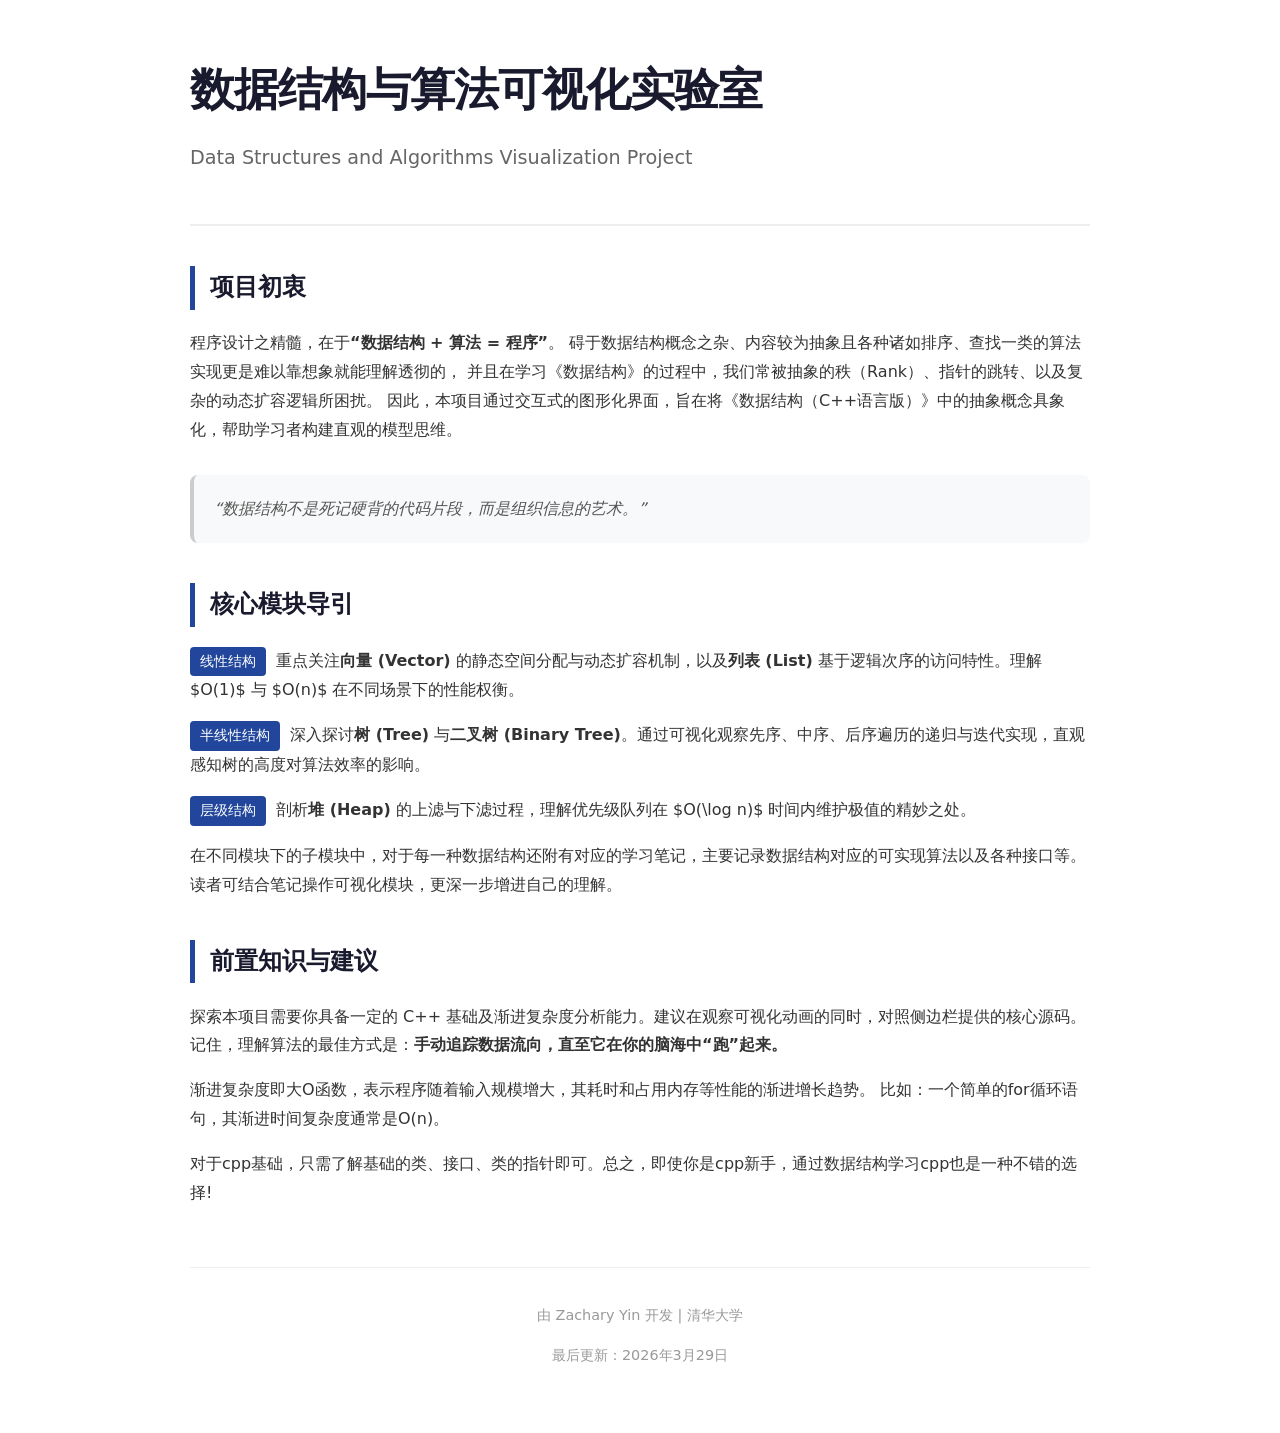
==== pages/home.html @ 76f1ed82 "Add files via upload" ====
<!DOCTYPE html>
<html lang="zh-CN">
<head>
    <meta charset="UTF-8">
    <style>
        :root {
            --primary: #21469b;
            --dark: #1a1a2e;
            --text: #333;
            --gray: #666;
        }
        body { 
            font-family: 'PingFang SC', 'Segoe UI', system-ui, sans-serif; 
            padding: 50px; 
            line-height: 1.8; 
            color: var(--text); 
            max-width: 900px;
            margin: 0 auto;
            background-color: #fff;
        }
        .hero { 
            border-bottom: 2px solid #eee;
            padding-bottom: 30px;
            margin-bottom: 40px;
        }
        .hero h1 { 
            font-size: 2.8em; 
            color: var(--dark);
            margin: 0;
            letter-spacing: -1px;
        }
        .hero p { 
            font-size: 1.2em; 
            color: var(--gray); 
            margin-top: 10px;
        }
        
        h2 { 
            color: var(--dark); 
            border-left: 5px solid var(--primary);
            padding-left: 15px;
            margin-top: 40px;
        }

        .content-section {
            margin-bottom: 30px;
        }

        .quote {
            background: #f8f9fa;
            padding: 20px;
            border-radius: 8px;
            font-style: italic;
            color: #555;
            margin: 20px 0;
            border-left: 4px solid #ccc;
        }

        .badge {
            display: inline-block;
            padding: 2px 10px;
            background: var(--primary);
            color: white;
            border-radius: 4px;
            font-size: 0.9em;
            margin-right: 5px;
        }

        .footer-note {
            margin-top: 60px;
            font-size: 0.9em;
            color: #999;
            text-align: center;
            border-top: 1px solid #eee;
            padding-top: 20px;
        }
    </style>
</head>
<body>
    <header class="hero">
        <h1>数据结构与算法可视化实验室</h1>
        <p>Data Structures and Algorithms Visualization Project</p>
    </header>

    <section class="content-section">
        <h2>项目初衷</h2>
        <p>
            程序设计之精髓，在于<strong>“数据结构 + 算法 = 程序”</strong>。
            碍于数据结构概念之杂、内容较为抽象且各种诸如排序、查找一类的算法实现更是难以靠想象就能理解透彻的，
            并且在学习《数据结构》的过程中，我们常被抽象的秩（Rank）、指针的跳转、以及复杂的动态扩容逻辑所困扰。
            因此，本项目通过交互式的图形化界面，旨在将《数据结构（C++语言版）》中的抽象概念具象化，帮助学习者构建直观的模型思维。
        </p>
    </section>

    <div class="quote">
        “数据结构不是死记硬背的代码片段，而是组织信息的艺术。”
    </div>

    <section class="content-section">
        <h2>核心模块导引</h2>
        <p><span class="badge">线性结构</span> 重点关注<strong>向量 (Vector)</strong> 的静态空间分配与动态扩容机制，以及<strong>列表 (List)</strong> 基于逻辑次序的访问特性。理解 $O(1)$ 与 $O(n)$ 在不同场景下的性能权衡。</p>
        
        <p><span class="badge">半线性结构</span> 深入探讨<strong>树 (Tree)</strong> 与<strong>二叉树 (Binary Tree)</strong>。通过可视化观察先序、中序、后序遍历的递归与迭代实现，直观感知树的高度对算法效率的影响。</p>

        <p><span class="badge">层级结构</span> 剖析<strong>堆 (Heap)</strong> 的上滤与下滤过程，理解优先级队列在 $O(\log n)$ 时间内维护极值的精妙之处。</p>
        在不同模块下的子模块中，对于每一种数据结构还附有对应的学习笔记，主要记录数据结构对应的可实现算法以及各种接口等。读者可结合笔记操作可视化模块，更深一步增进自己的理解。
    </section>

    <section class="content-section">
        <h2>前置知识与建议</h2>
        <p>
            探索本项目需要你具备一定的 C++ 基础及渐进复杂度分析能力。建议在观察可视化动画的同时，对照侧边栏提供的核心源码。
            记住，理解算法的最佳方式是：<strong>手动追踪数据流向，直至它在你的脑海中“跑”起来。</strong>
        </p>
        <p>
            渐进复杂度即大O函数，表示程序随着输入规模增大，其耗时和占用内存等性能的渐进增长趋势。
            比如：一个简单的for循环语句，其渐进时间复杂度通常是O(n)。
        </p>
        <p>
            对于cpp基础，只需了解基础的类、接口、类的指针即可。总之，即使你是cpp新手，通过数据结构学习cpp也是一种不错的选择!


        </p>
    </section>

    <footer class="footer-note">
        <p>由 Zachary Yin 开发 | 清华大学</p>
        <p>最后更新：2026年3月29日</p>
    </footer>
</body>
</html>
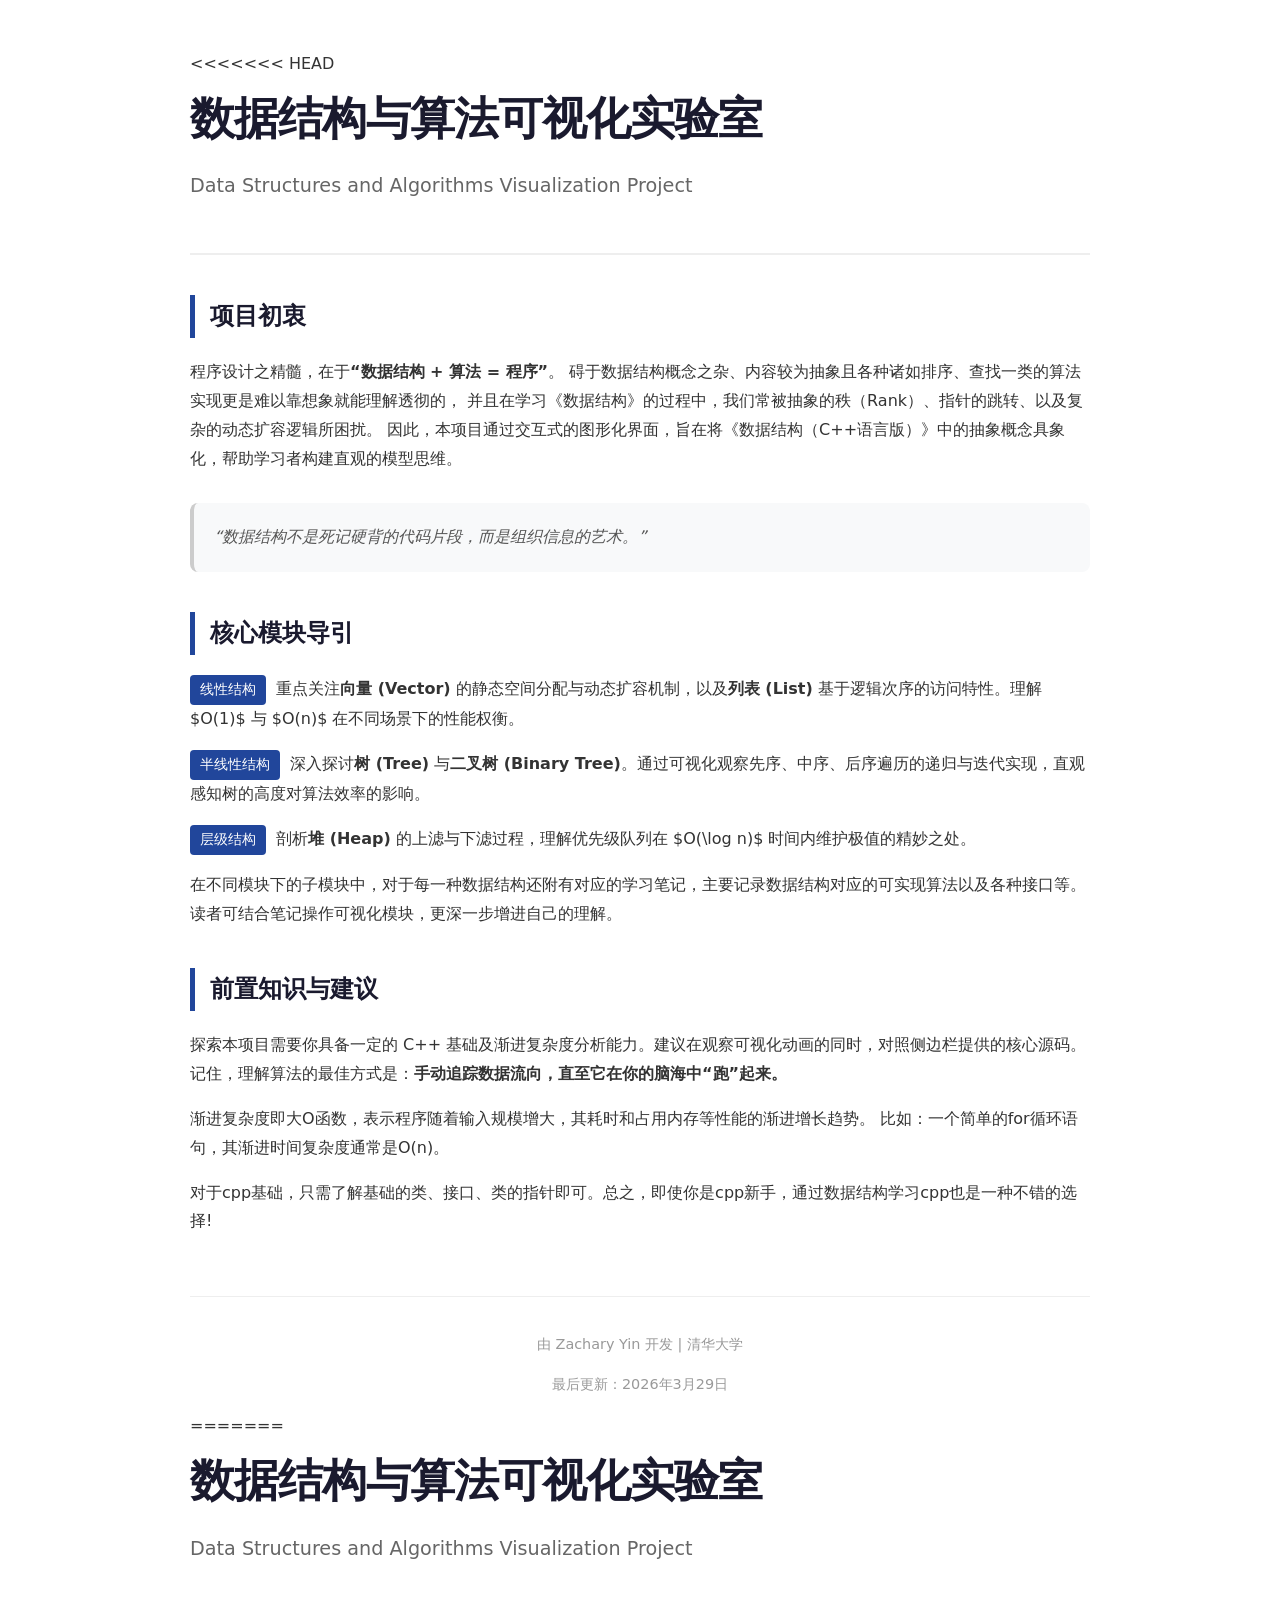
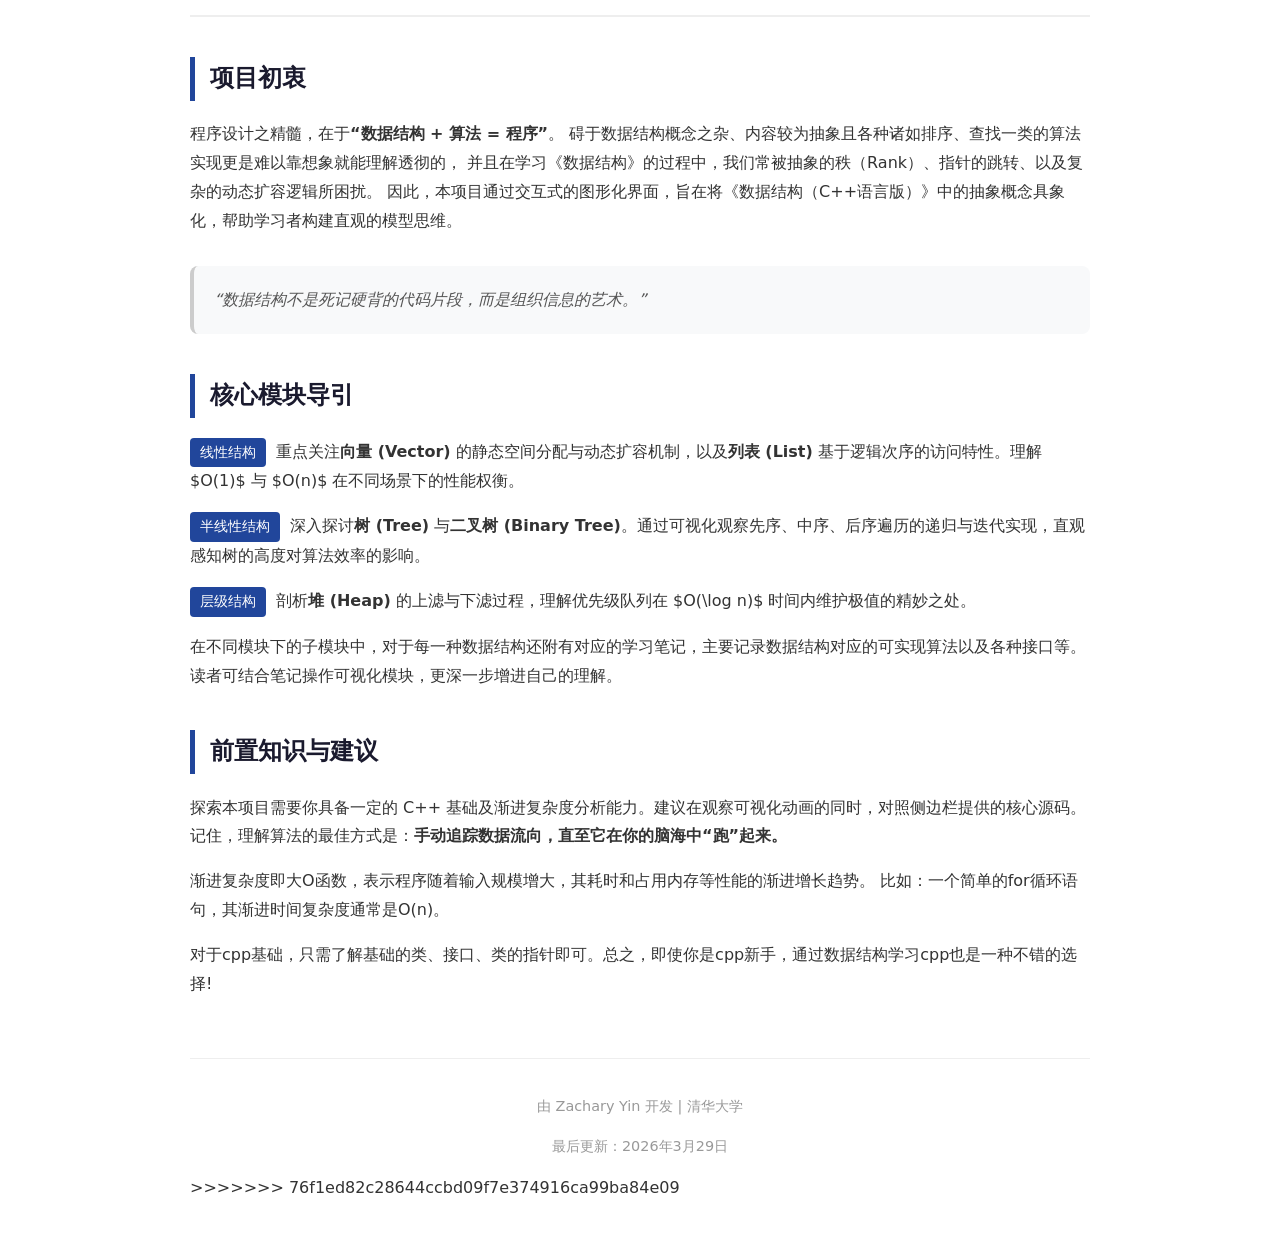
==== commit 3cfaaa15: "111" ====
--- a/pages/home.html
+++ b/pages/home.html
@@ -1,131 +1,264 @@
-<!DOCTYPE html>
-<html lang="zh-CN">
-<head>
-    <meta charset="UTF-8">
-    <style>
-        :root {
-            --primary: #21469b;
-            --dark: #1a1a2e;
-            --text: #333;
-            --gray: #666;
-        }
-        body { 
-            font-family: 'PingFang SC', 'Segoe UI', system-ui, sans-serif; 
-            padding: 50px; 
-            line-height: 1.8; 
-            color: var(--text); 
-            max-width: 900px;
-            margin: 0 auto;
-            background-color: #fff;
-        }
-        .hero { 
-            border-bottom: 2px solid #eee;
-            padding-bottom: 30px;
-            margin-bottom: 40px;
-        }
-        .hero h1 { 
-            font-size: 2.8em; 
-            color: var(--dark);
-            margin: 0;
-            letter-spacing: -1px;
-        }
-        .hero p { 
-            font-size: 1.2em; 
-            color: var(--gray); 
-            margin-top: 10px;
-        }
-        
-        h2 { 
-            color: var(--dark); 
-            border-left: 5px solid var(--primary);
-            padding-left: 15px;
-            margin-top: 40px;
-        }
-
-        .content-section {
-            margin-bottom: 30px;
-        }
-
-        .quote {
-            background: #f8f9fa;
-            padding: 20px;
-            border-radius: 8px;
-            font-style: italic;
-            color: #555;
-            margin: 20px 0;
-            border-left: 4px solid #ccc;
-        }
-
-        .badge {
-            display: inline-block;
-            padding: 2px 10px;
-            background: var(--primary);
-            color: white;
-            border-radius: 4px;
-            font-size: 0.9em;
-            margin-right: 5px;
-        }
-
-        .footer-note {
-            margin-top: 60px;
-            font-size: 0.9em;
-            color: #999;
-            text-align: center;
-            border-top: 1px solid #eee;
-            padding-top: 20px;
-        }
-    </style>
-</head>
-<body>
-    <header class="hero">
-        <h1>数据结构与算法可视化实验室</h1>
-        <p>Data Structures and Algorithms Visualization Project</p>
-    </header>
-
-    <section class="content-section">
-        <h2>项目初衷</h2>
-        <p>
-            程序设计之精髓，在于<strong>“数据结构 + 算法 = 程序”</strong>。
-            碍于数据结构概念之杂、内容较为抽象且各种诸如排序、查找一类的算法实现更是难以靠想象就能理解透彻的，
-            并且在学习《数据结构》的过程中，我们常被抽象的秩（Rank）、指针的跳转、以及复杂的动态扩容逻辑所困扰。
-            因此，本项目通过交互式的图形化界面，旨在将《数据结构（C++语言版）》中的抽象概念具象化，帮助学习者构建直观的模型思维。
-        </p>
-    </section>
-
-    <div class="quote">
-        “数据结构不是死记硬背的代码片段，而是组织信息的艺术。”
-    </div>
-
-    <section class="content-section">
-        <h2>核心模块导引</h2>
-        <p><span class="badge">线性结构</span> 重点关注<strong>向量 (Vector)</strong> 的静态空间分配与动态扩容机制，以及<strong>列表 (List)</strong> 基于逻辑次序的访问特性。理解 $O(1)$ 与 $O(n)$ 在不同场景下的性能权衡。</p>
-        
-        <p><span class="badge">半线性结构</span> 深入探讨<strong>树 (Tree)</strong> 与<strong>二叉树 (Binary Tree)</strong>。通过可视化观察先序、中序、后序遍历的递归与迭代实现，直观感知树的高度对算法效率的影响。</p>
-
-        <p><span class="badge">层级结构</span> 剖析<strong>堆 (Heap)</strong> 的上滤与下滤过程，理解优先级队列在 $O(\log n)$ 时间内维护极值的精妙之处。</p>
-        在不同模块下的子模块中，对于每一种数据结构还附有对应的学习笔记，主要记录数据结构对应的可实现算法以及各种接口等。读者可结合笔记操作可视化模块，更深一步增进自己的理解。
-    </section>
-
-    <section class="content-section">
-        <h2>前置知识与建议</h2>
-        <p>
-            探索本项目需要你具备一定的 C++ 基础及渐进复杂度分析能力。建议在观察可视化动画的同时，对照侧边栏提供的核心源码。
-            记住，理解算法的最佳方式是：<strong>手动追踪数据流向，直至它在你的脑海中“跑”起来。</strong>
-        </p>
-        <p>
-            渐进复杂度即大O函数，表示程序随着输入规模增大，其耗时和占用内存等性能的渐进增长趋势。
-            比如：一个简单的for循环语句，其渐进时间复杂度通常是O(n)。
-        </p>
-        <p>
-            对于cpp基础，只需了解基础的类、接口、类的指针即可。总之，即使你是cpp新手，通过数据结构学习cpp也是一种不错的选择!
-
-
-        </p>
-    </section>
-
-    <footer class="footer-note">
-        <p>由 Zachary Yin 开发 | 清华大学</p>
-        <p>最后更新：2026年3月29日</p>
-    </footer>
-</body>
+<<<<<<< HEAD
+<!DOCTYPE html>
+<html lang="zh-CN">
+<head>
+    <meta charset="UTF-8">
+    <style>
+        :root {
+            --primary: #21469b;
+            --dark: #1a1a2e;
+            --text: #333;
+            --gray: #666;
+        }
+        body { 
+            font-family: 'PingFang SC', 'Segoe UI', system-ui, sans-serif; 
+            padding: 50px; 
+            line-height: 1.8; 
+            color: var(--text); 
+            max-width: 900px;
+            margin: 0 auto;
+            background-color: #fff;
+        }
+        .hero { 
+            border-bottom: 2px solid #eee;
+            padding-bottom: 30px;
+            margin-bottom: 40px;
+        }
+        .hero h1 { 
+            font-size: 2.8em; 
+            color: var(--dark);
+            margin: 0;
+            letter-spacing: -1px;
+        }
+        .hero p { 
+            font-size: 1.2em; 
+            color: var(--gray); 
+            margin-top: 10px;
+        }
+        
+        h2 { 
+            color: var(--dark); 
+            border-left: 5px solid var(--primary);
+            padding-left: 15px;
+            margin-top: 40px;
+        }
+
+        .content-section {
+            margin-bottom: 30px;
+        }
+
+        .quote {
+            background: #f8f9fa;
+            padding: 20px;
+            border-radius: 8px;
+            font-style: italic;
+            color: #555;
+            margin: 20px 0;
+            border-left: 4px solid #ccc;
+        }
+
+        .badge {
+            display: inline-block;
+            padding: 2px 10px;
+            background: var(--primary);
+            color: white;
+            border-radius: 4px;
+            font-size: 0.9em;
+            margin-right: 5px;
+        }
+
+        .footer-note {
+            margin-top: 60px;
+            font-size: 0.9em;
+            color: #999;
+            text-align: center;
+            border-top: 1px solid #eee;
+            padding-top: 20px;
+        }
+    </style>
+</head>
+<body>
+    <header class="hero">
+        <h1>数据结构与算法可视化实验室</h1>
+        <p>Data Structures and Algorithms Visualization Project</p>
+    </header>
+
+    <section class="content-section">
+        <h2>项目初衷</h2>
+        <p>
+            程序设计之精髓，在于<strong>“数据结构 + 算法 = 程序”</strong>。
+            碍于数据结构概念之杂、内容较为抽象且各种诸如排序、查找一类的算法实现更是难以靠想象就能理解透彻的，
+            并且在学习《数据结构》的过程中，我们常被抽象的秩（Rank）、指针的跳转、以及复杂的动态扩容逻辑所困扰。
+            因此，本项目通过交互式的图形化界面，旨在将《数据结构（C++语言版）》中的抽象概念具象化，帮助学习者构建直观的模型思维。
+        </p>
+    </section>
+
+    <div class="quote">
+        “数据结构不是死记硬背的代码片段，而是组织信息的艺术。”
+    </div>
+
+    <section class="content-section">
+        <h2>核心模块导引</h2>
+        <p><span class="badge">线性结构</span> 重点关注<strong>向量 (Vector)</strong> 的静态空间分配与动态扩容机制，以及<strong>列表 (List)</strong> 基于逻辑次序的访问特性。理解 $O(1)$ 与 $O(n)$ 在不同场景下的性能权衡。</p>
+        
+        <p><span class="badge">半线性结构</span> 深入探讨<strong>树 (Tree)</strong> 与<strong>二叉树 (Binary Tree)</strong>。通过可视化观察先序、中序、后序遍历的递归与迭代实现，直观感知树的高度对算法效率的影响。</p>
+
+        <p><span class="badge">层级结构</span> 剖析<strong>堆 (Heap)</strong> 的上滤与下滤过程，理解优先级队列在 $O(\log n)$ 时间内维护极值的精妙之处。</p>
+        在不同模块下的子模块中，对于每一种数据结构还附有对应的学习笔记，主要记录数据结构对应的可实现算法以及各种接口等。读者可结合笔记操作可视化模块，更深一步增进自己的理解。
+    </section>
+
+    <section class="content-section">
+        <h2>前置知识与建议</h2>
+        <p>
+            探索本项目需要你具备一定的 C++ 基础及渐进复杂度分析能力。建议在观察可视化动画的同时，对照侧边栏提供的核心源码。
+            记住，理解算法的最佳方式是：<strong>手动追踪数据流向，直至它在你的脑海中“跑”起来。</strong>
+        </p>
+        <p>
+            渐进复杂度即大O函数，表示程序随着输入规模增大，其耗时和占用内存等性能的渐进增长趋势。
+            比如：一个简单的for循环语句，其渐进时间复杂度通常是O(n)。
+        </p>
+        <p>
+            对于cpp基础，只需了解基础的类、接口、类的指针即可。总之，即使你是cpp新手，通过数据结构学习cpp也是一种不错的选择!
+
+
+        </p>
+    </section>
+
+    <footer class="footer-note">
+        <p>由 Zachary Yin 开发 | 清华大学</p>
+        <p>最后更新：2026年3月29日</p>
+    </footer>
+</body>
+=======
+<!DOCTYPE html>
+<html lang="zh-CN">
+<head>
+    <meta charset="UTF-8">
+    <style>
+        :root {
+            --primary: #21469b;
+            --dark: #1a1a2e;
+            --text: #333;
+            --gray: #666;
+        }
+        body { 
+            font-family: 'PingFang SC', 'Segoe UI', system-ui, sans-serif; 
+            padding: 50px; 
+            line-height: 1.8; 
+            color: var(--text); 
+            max-width: 900px;
+            margin: 0 auto;
+            background-color: #fff;
+        }
+        .hero { 
+            border-bottom: 2px solid #eee;
+            padding-bottom: 30px;
+            margin-bottom: 40px;
+        }
+        .hero h1 { 
+            font-size: 2.8em; 
+            color: var(--dark);
+            margin: 0;
+            letter-spacing: -1px;
+        }
+        .hero p { 
+            font-size: 1.2em; 
+            color: var(--gray); 
+            margin-top: 10px;
+        }
+        
+        h2 { 
+            color: var(--dark); 
+            border-left: 5px solid var(--primary);
+            padding-left: 15px;
+            margin-top: 40px;
+        }
+
+        .content-section {
+            margin-bottom: 30px;
+        }
+
+        .quote {
+            background: #f8f9fa;
+            padding: 20px;
+            border-radius: 8px;
+            font-style: italic;
+            color: #555;
+            margin: 20px 0;
+            border-left: 4px solid #ccc;
+        }
+
+        .badge {
+            display: inline-block;
+            padding: 2px 10px;
+            background: var(--primary);
+            color: white;
+            border-radius: 4px;
+            font-size: 0.9em;
+            margin-right: 5px;
+        }
+
+        .footer-note {
+            margin-top: 60px;
+            font-size: 0.9em;
+            color: #999;
+            text-align: center;
+            border-top: 1px solid #eee;
+            padding-top: 20px;
+        }
+    </style>
+</head>
+<body>
+    <header class="hero">
+        <h1>数据结构与算法可视化实验室</h1>
+        <p>Data Structures and Algorithms Visualization Project</p>
+    </header>
+
+    <section class="content-section">
+        <h2>项目初衷</h2>
+        <p>
+            程序设计之精髓，在于<strong>“数据结构 + 算法 = 程序”</strong>。
+            碍于数据结构概念之杂、内容较为抽象且各种诸如排序、查找一类的算法实现更是难以靠想象就能理解透彻的，
+            并且在学习《数据结构》的过程中，我们常被抽象的秩（Rank）、指针的跳转、以及复杂的动态扩容逻辑所困扰。
+            因此，本项目通过交互式的图形化界面，旨在将《数据结构（C++语言版）》中的抽象概念具象化，帮助学习者构建直观的模型思维。
+        </p>
+    </section>
+
+    <div class="quote">
+        “数据结构不是死记硬背的代码片段，而是组织信息的艺术。”
+    </div>
+
+    <section class="content-section">
+        <h2>核心模块导引</h2>
+        <p><span class="badge">线性结构</span> 重点关注<strong>向量 (Vector)</strong> 的静态空间分配与动态扩容机制，以及<strong>列表 (List)</strong> 基于逻辑次序的访问特性。理解 $O(1)$ 与 $O(n)$ 在不同场景下的性能权衡。</p>
+        
+        <p><span class="badge">半线性结构</span> 深入探讨<strong>树 (Tree)</strong> 与<strong>二叉树 (Binary Tree)</strong>。通过可视化观察先序、中序、后序遍历的递归与迭代实现，直观感知树的高度对算法效率的影响。</p>
+
+        <p><span class="badge">层级结构</span> 剖析<strong>堆 (Heap)</strong> 的上滤与下滤过程，理解优先级队列在 $O(\log n)$ 时间内维护极值的精妙之处。</p>
+        在不同模块下的子模块中，对于每一种数据结构还附有对应的学习笔记，主要记录数据结构对应的可实现算法以及各种接口等。读者可结合笔记操作可视化模块，更深一步增进自己的理解。
+    </section>
+
+    <section class="content-section">
+        <h2>前置知识与建议</h2>
+        <p>
+            探索本项目需要你具备一定的 C++ 基础及渐进复杂度分析能力。建议在观察可视化动画的同时，对照侧边栏提供的核心源码。
+            记住，理解算法的最佳方式是：<strong>手动追踪数据流向，直至它在你的脑海中“跑”起来。</strong>
+        </p>
+        <p>
+            渐进复杂度即大O函数，表示程序随着输入规模增大，其耗时和占用内存等性能的渐进增长趋势。
+            比如：一个简单的for循环语句，其渐进时间复杂度通常是O(n)。
+        </p>
+        <p>
+            对于cpp基础，只需了解基础的类、接口、类的指针即可。总之，即使你是cpp新手，通过数据结构学习cpp也是一种不错的选择!
+
+
+        </p>
+    </section>
+
+    <footer class="footer-note">
+        <p>由 Zachary Yin 开发 | 清华大学</p>
+        <p>最后更新：2026年3月29日</p>
+    </footer>
+</body>
+>>>>>>> 76f1ed82c28644ccbd09f7e374916ca99ba84e09
 </html>
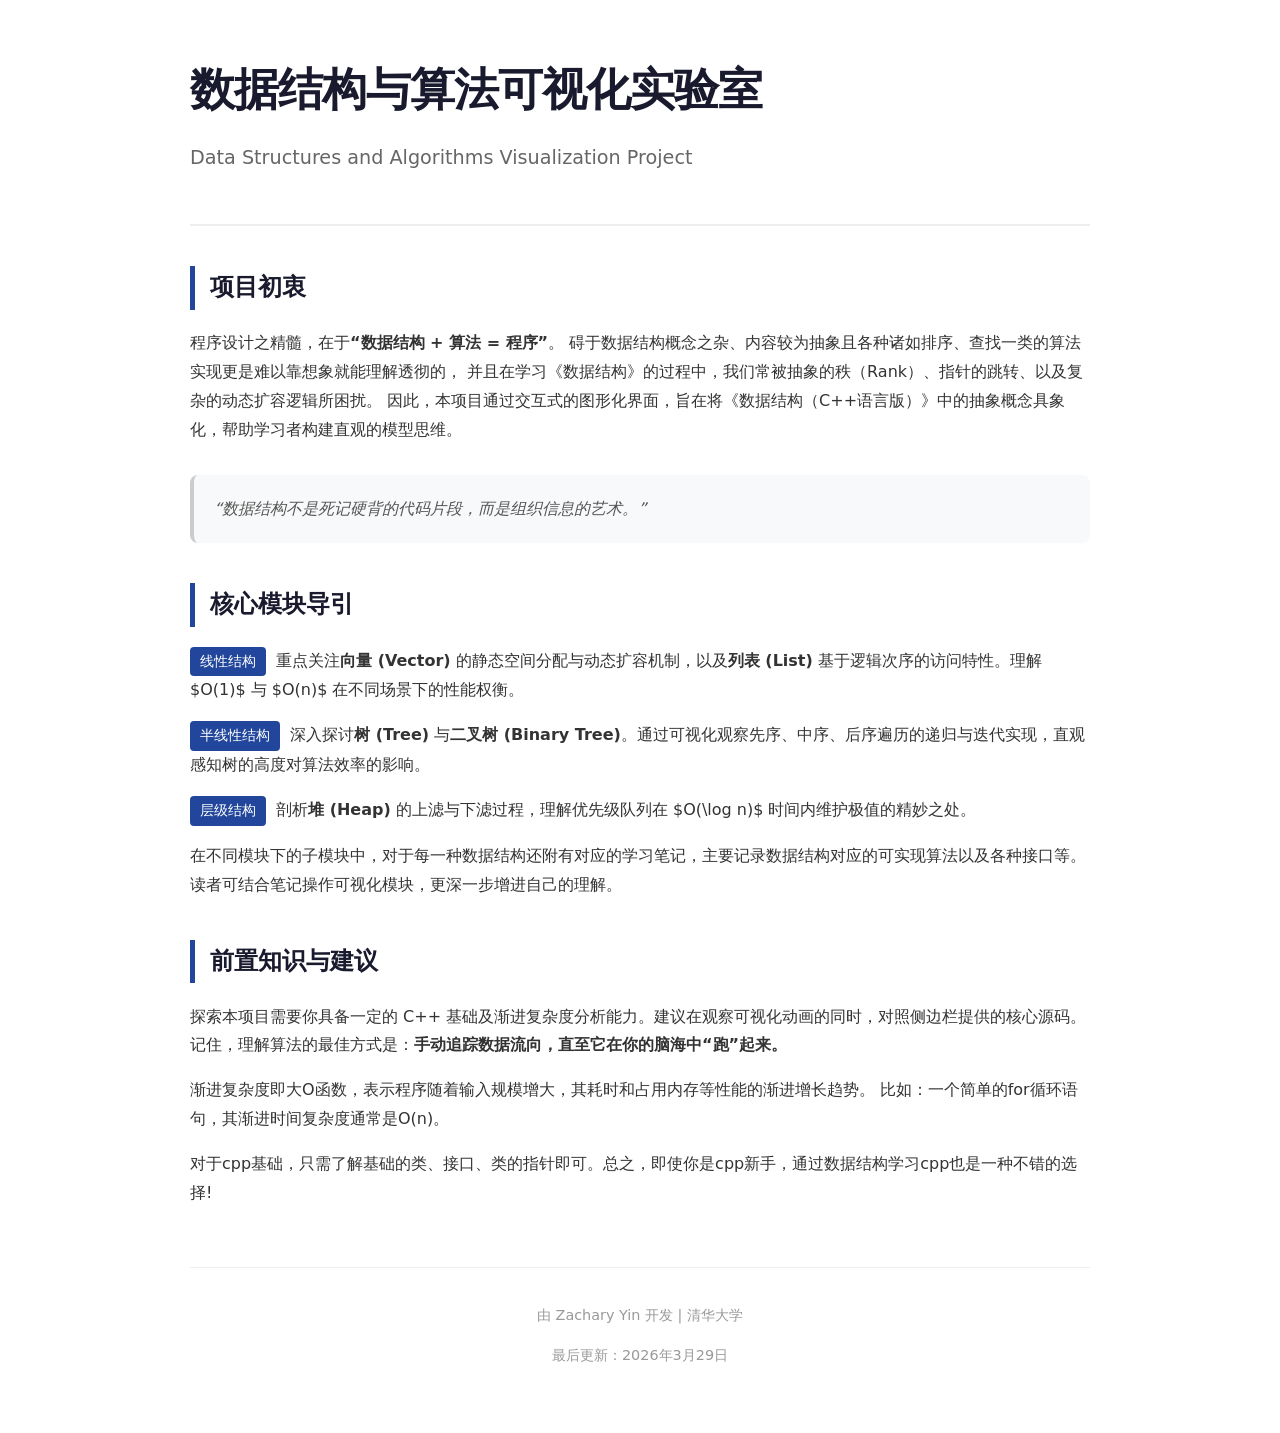
==== commit 24965fda: "11" ====
--- a/pages/home.html
+++ b/pages/home.html
@@ -1,4 +1,3 @@
-<<<<<<< HEAD
 <!DOCTYPE html>
 <html lang="zh-CN">
 <head>
@@ -129,136 +128,4 @@
         <p>最后更新：2026年3月29日</p>
     </footer>
 </body>
-=======
-<!DOCTYPE html>
-<html lang="zh-CN">
-<head>
-    <meta charset="UTF-8">
-    <style>
-        :root {
-            --primary: #21469b;
-            --dark: #1a1a2e;
-            --text: #333;
-            --gray: #666;
-        }
-        body { 
-            font-family: 'PingFang SC', 'Segoe UI', system-ui, sans-serif; 
-            padding: 50px; 
-            line-height: 1.8; 
-            color: var(--text); 
-            max-width: 900px;
-            margin: 0 auto;
-            background-color: #fff;
-        }
-        .hero { 
-            border-bottom: 2px solid #eee;
-            padding-bottom: 30px;
-            margin-bottom: 40px;
-        }
-        .hero h1 { 
-            font-size: 2.8em; 
-            color: var(--dark);
-            margin: 0;
-            letter-spacing: -1px;
-        }
-        .hero p { 
-            font-size: 1.2em; 
-            color: var(--gray); 
-            margin-top: 10px;
-        }
-        
-        h2 { 
-            color: var(--dark); 
-            border-left: 5px solid var(--primary);
-            padding-left: 15px;
-            margin-top: 40px;
-        }
-
-        .content-section {
-            margin-bottom: 30px;
-        }
-
-        .quote {
-            background: #f8f9fa;
-            padding: 20px;
-            border-radius: 8px;
-            font-style: italic;
-            color: #555;
-            margin: 20px 0;
-            border-left: 4px solid #ccc;
-        }
-
-        .badge {
-            display: inline-block;
-            padding: 2px 10px;
-            background: var(--primary);
-            color: white;
-            border-radius: 4px;
-            font-size: 0.9em;
-            margin-right: 5px;
-        }
-
-        .footer-note {
-            margin-top: 60px;
-            font-size: 0.9em;
-            color: #999;
-            text-align: center;
-            border-top: 1px solid #eee;
-            padding-top: 20px;
-        }
-    </style>
-</head>
-<body>
-    <header class="hero">
-        <h1>数据结构与算法可视化实验室</h1>
-        <p>Data Structures and Algorithms Visualization Project</p>
-    </header>
-
-    <section class="content-section">
-        <h2>项目初衷</h2>
-        <p>
-            程序设计之精髓，在于<strong>“数据结构 + 算法 = 程序”</strong>。
-            碍于数据结构概念之杂、内容较为抽象且各种诸如排序、查找一类的算法实现更是难以靠想象就能理解透彻的，
-            并且在学习《数据结构》的过程中，我们常被抽象的秩（Rank）、指针的跳转、以及复杂的动态扩容逻辑所困扰。
-            因此，本项目通过交互式的图形化界面，旨在将《数据结构（C++语言版）》中的抽象概念具象化，帮助学习者构建直观的模型思维。
-        </p>
-    </section>
-
-    <div class="quote">
-        “数据结构不是死记硬背的代码片段，而是组织信息的艺术。”
-    </div>
-
-    <section class="content-section">
-        <h2>核心模块导引</h2>
-        <p><span class="badge">线性结构</span> 重点关注<strong>向量 (Vector)</strong> 的静态空间分配与动态扩容机制，以及<strong>列表 (List)</strong> 基于逻辑次序的访问特性。理解 $O(1)$ 与 $O(n)$ 在不同场景下的性能权衡。</p>
-        
-        <p><span class="badge">半线性结构</span> 深入探讨<strong>树 (Tree)</strong> 与<strong>二叉树 (Binary Tree)</strong>。通过可视化观察先序、中序、后序遍历的递归与迭代实现，直观感知树的高度对算法效率的影响。</p>
-
-        <p><span class="badge">层级结构</span> 剖析<strong>堆 (Heap)</strong> 的上滤与下滤过程，理解优先级队列在 $O(\log n)$ 时间内维护极值的精妙之处。</p>
-        在不同模块下的子模块中，对于每一种数据结构还附有对应的学习笔记，主要记录数据结构对应的可实现算法以及各种接口等。读者可结合笔记操作可视化模块，更深一步增进自己的理解。
-    </section>
-
-    <section class="content-section">
-        <h2>前置知识与建议</h2>
-        <p>
-            探索本项目需要你具备一定的 C++ 基础及渐进复杂度分析能力。建议在观察可视化动画的同时，对照侧边栏提供的核心源码。
-            记住，理解算法的最佳方式是：<strong>手动追踪数据流向，直至它在你的脑海中“跑”起来。</strong>
-        </p>
-        <p>
-            渐进复杂度即大O函数，表示程序随着输入规模增大，其耗时和占用内存等性能的渐进增长趋势。
-            比如：一个简单的for循环语句，其渐进时间复杂度通常是O(n)。
-        </p>
-        <p>
-            对于cpp基础，只需了解基础的类、接口、类的指针即可。总之，即使你是cpp新手，通过数据结构学习cpp也是一种不错的选择!
-
-
-        </p>
-    </section>
-
-    <footer class="footer-note">
-        <p>由 Zachary Yin 开发 | 清华大学</p>
-        <p>最后更新：2026年3月29日</p>
-    </footer>
-</body>
->>>>>>> 76f1ed82c28644ccbd09f7e374916ca99ba84e09
 </html>
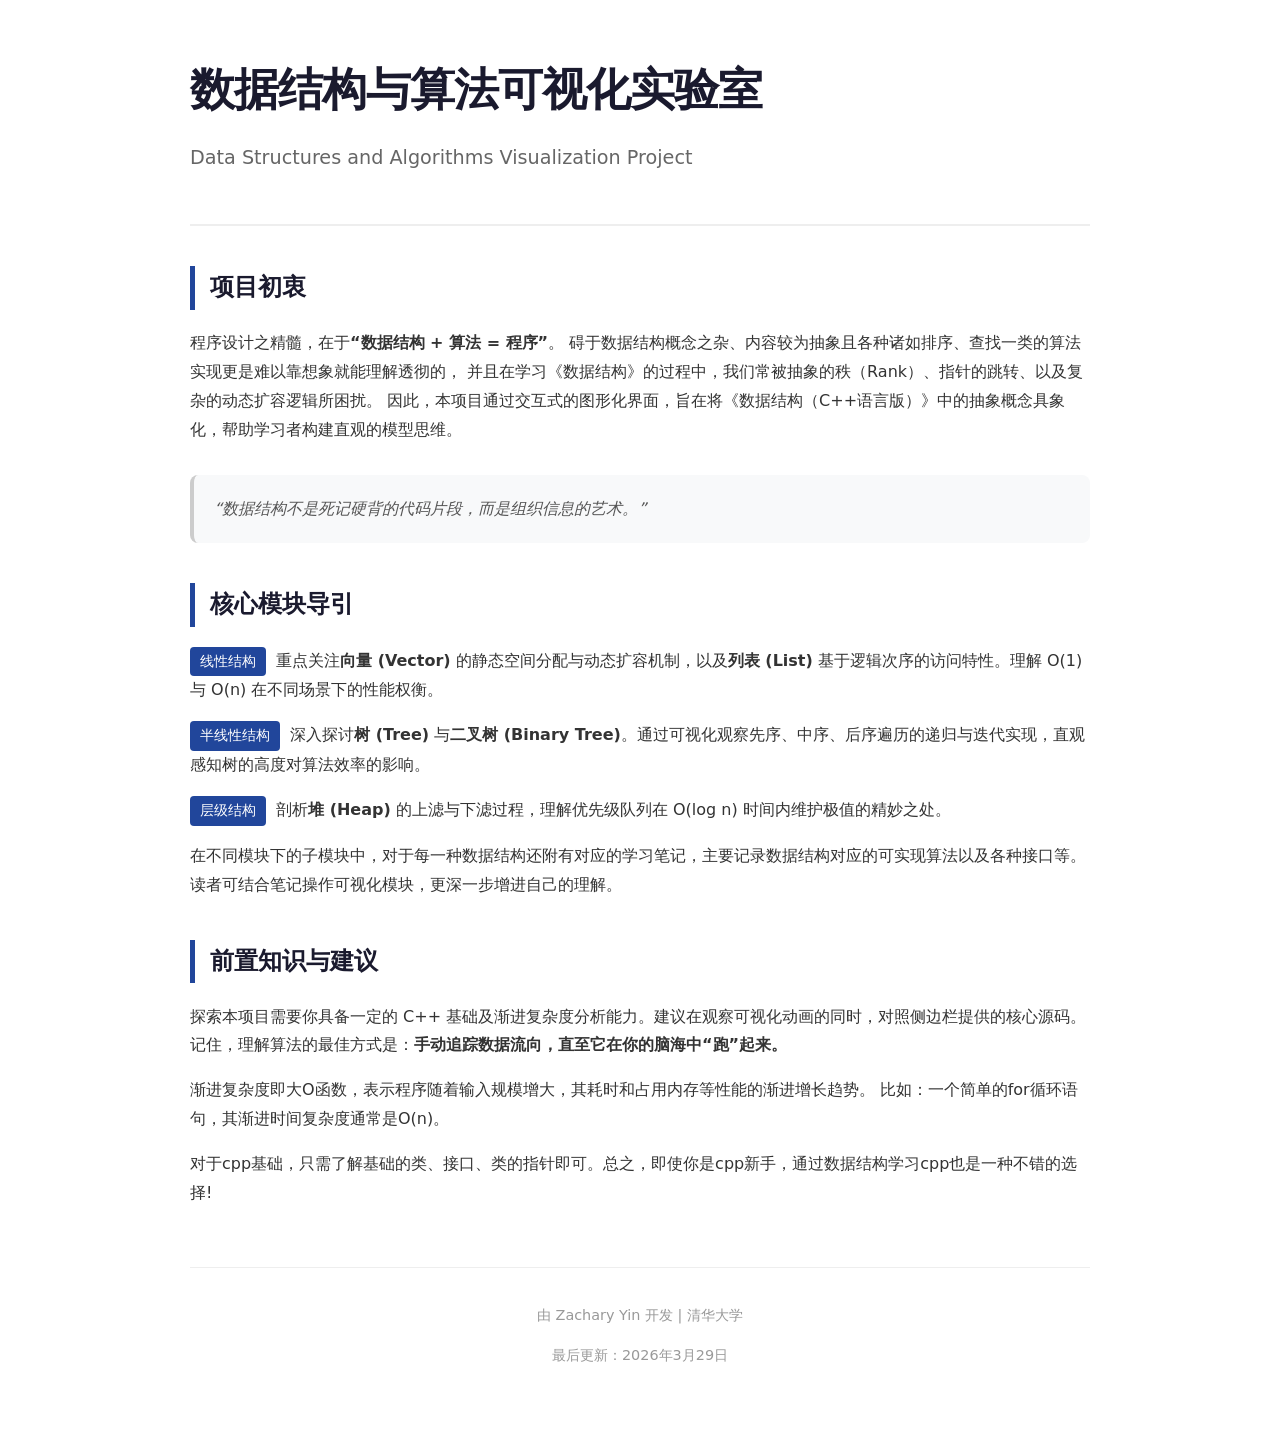
==== commit e76d4e50: "1" ====
--- a/pages/home.html
+++ b/pages/home.html
@@ -98,11 +98,11 @@
 
     <section class="content-section">
         <h2>核心模块导引</h2>
-        <p><span class="badge">线性结构</span> 重点关注<strong>向量 (Vector)</strong> 的静态空间分配与动态扩容机制，以及<strong>列表 (List)</strong> 基于逻辑次序的访问特性。理解 $O(1)$ 与 $O(n)$ 在不同场景下的性能权衡。</p>
+        <p><span class="badge">线性结构</span> 重点关注<strong>向量 (Vector)</strong> 的静态空间分配与动态扩容机制，以及<strong>列表 (List)</strong> 基于逻辑次序的访问特性。理解 O(1) 与 O(n) 在不同场景下的性能权衡。</p>
         
         <p><span class="badge">半线性结构</span> 深入探讨<strong>树 (Tree)</strong> 与<strong>二叉树 (Binary Tree)</strong>。通过可视化观察先序、中序、后序遍历的递归与迭代实现，直观感知树的高度对算法效率的影响。</p>
 
-        <p><span class="badge">层级结构</span> 剖析<strong>堆 (Heap)</strong> 的上滤与下滤过程，理解优先级队列在 $O(\log n)$ 时间内维护极值的精妙之处。</p>
+        <p><span class="badge">层级结构</span> 剖析<strong>堆 (Heap)</strong> 的上滤与下滤过程，理解优先级队列在 O(log n) 时间内维护极值的精妙之处。</p>
         在不同模块下的子模块中，对于每一种数据结构还附有对应的学习笔记，主要记录数据结构对应的可实现算法以及各种接口等。读者可结合笔记操作可视化模块，更深一步增进自己的理解。
     </section>
 
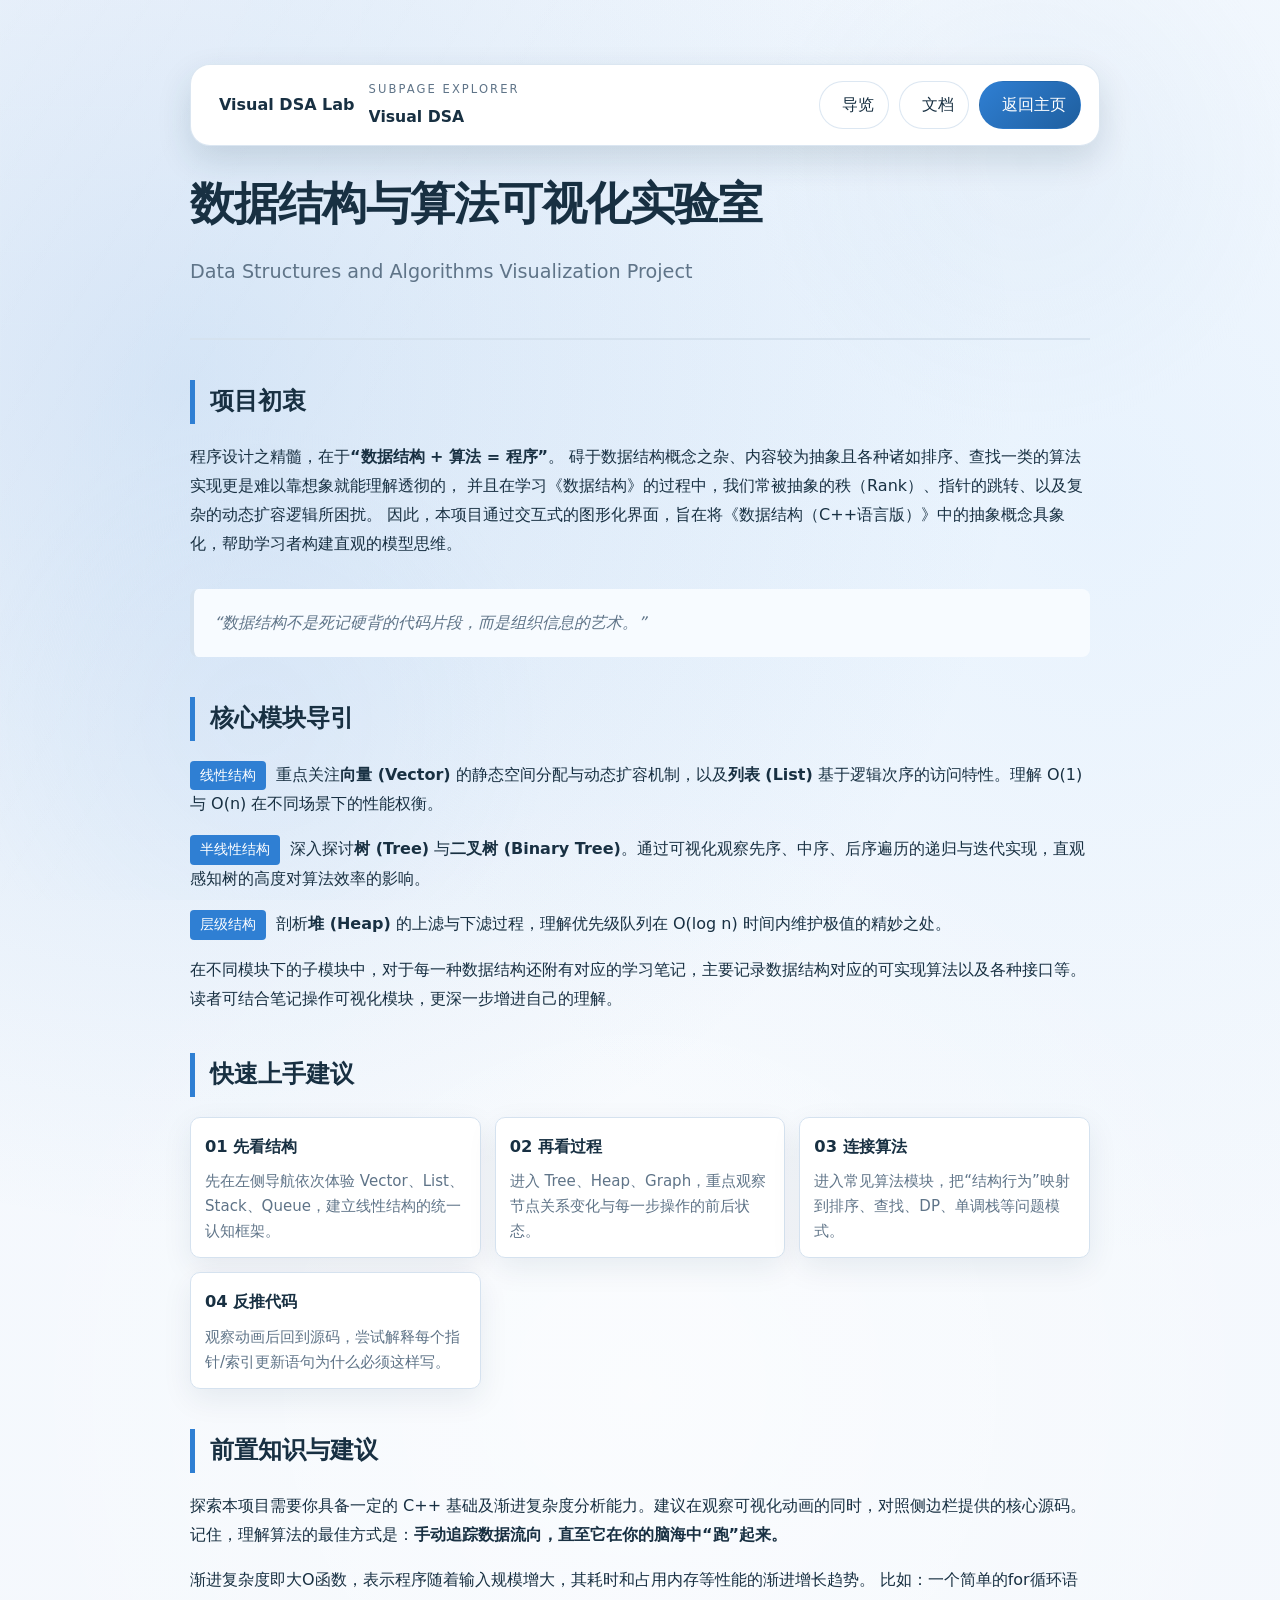
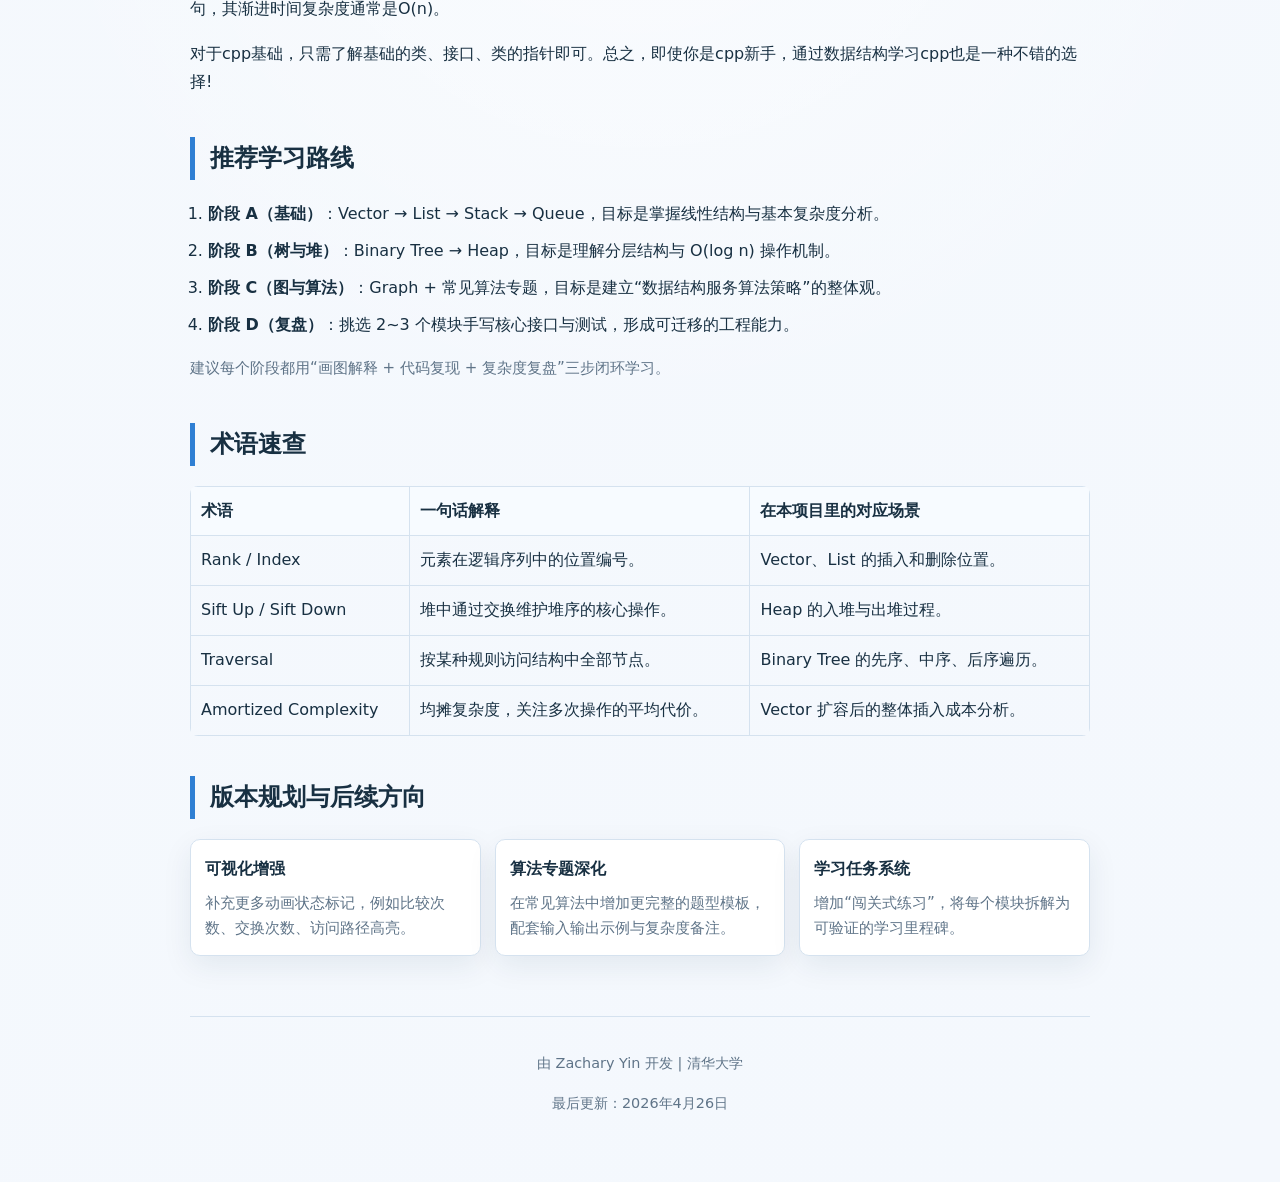
==== commit 4fe576b9: "大版本更新" ====
--- a/pages/home.html
+++ b/pages/home.html
@@ -2,12 +2,15 @@
 <html lang="zh-CN">
 <head>
     <meta charset="UTF-8">
+    <meta name="viewport" content="width=device-width, initial-scale=1.0">
+    <link rel="stylesheet" href="./theme.css">
+    <script src="./theme-bridge.js"></script>
     <style>
         :root {
-            --primary: #21469b;
-            --dark: #1a1a2e;
-            --text: #333;
-            --gray: #666;
+            --primary: var(--theme-primary);
+            --dark: var(--theme-text);
+            --text: var(--theme-text);
+            --gray: var(--theme-muted);
         }
         body { 
             font-family: 'PingFang SC', 'Segoe UI', system-ui, sans-serif; 
@@ -16,10 +19,10 @@
             color: var(--text); 
             max-width: 900px;
             margin: 0 auto;
-            background-color: #fff;
+            background-color: var(--theme-page-bg);
         }
         .hero { 
-            border-bottom: 2px solid #eee;
+            border-bottom: 2px solid var(--theme-border);
             padding-bottom: 30px;
             margin-bottom: 40px;
         }
@@ -46,14 +49,93 @@
             margin-bottom: 30px;
         }
 
+        .card-grid {
+            display: grid;
+            grid-template-columns: repeat(auto-fit, minmax(220px, 1fr));
+            gap: 14px;
+            margin-top: 14px;
+        }
+
+        .info-card {
+            background: var(--theme-surface);
+            border: 1px solid var(--theme-border);
+            border-radius: 10px;
+            padding: 14px;
+            box-shadow: var(--theme-shadow);
+        }
+
+        .info-card h3 {
+            margin: 0;
+            font-size: 1.02rem;
+            color: var(--dark);
+        }
+
+        .info-card p {
+            margin: 8px 0 0;
+            color: var(--gray);
+            line-height: 1.65;
+            font-size: 0.94rem;
+        }
+
+        .path-list {
+            margin-top: 10px;
+            padding-left: 18px;
+            color: var(--text);
+        }
+
+        .path-list li {
+            margin: 8px 0;
+        }
+
+        .term-table {
+            width: 100%;
+            border-collapse: collapse;
+            margin-top: 14px;
+            border-radius: 8px;
+            overflow: hidden;
+        }
+
+        .term-table th,
+        .term-table td {
+            border: 1px solid var(--theme-border);
+            padding: 10px;
+            text-align: left;
+            vertical-align: top;
+        }
+
+        .term-table th {
+            background: var(--theme-surface-soft);
+            color: var(--dark);
+        }
+
+        .sub-note {
+            margin-top: 10px;
+            color: var(--gray);
+            font-size: 0.94rem;
+        }
+
+        @media (max-width: 768px) {
+            body {
+                padding: 20px;
+            }
+
+            .hero h1 {
+                font-size: 2rem;
+            }
+
+            .hero p {
+                font-size: 1.04rem;
+            }
+        }
+
         .quote {
-            background: #f8f9fa;
+            background: var(--theme-surface-soft);
             padding: 20px;
             border-radius: 8px;
             font-style: italic;
-            color: #555;
+            color: var(--theme-muted);
             margin: 20px 0;
-            border-left: 4px solid #ccc;
+            border-left: 4px solid var(--theme-border);
         }
 
         .badge {
@@ -69,9 +151,9 @@
         .footer-note {
             margin-top: 60px;
             font-size: 0.9em;
-            color: #999;
+            color: var(--theme-muted);
             text-align: center;
-            border-top: 1px solid #eee;
+            border-top: 1px solid var(--theme-border);
             padding-top: 20px;
         }
     </style>
@@ -107,6 +189,28 @@
     </section>
 
     <section class="content-section">
+        <h2>快速上手建议</h2>
+        <div class="card-grid">
+            <article class="info-card">
+                <h3>01 先看结构</h3>
+                <p>先在左侧导航依次体验 Vector、List、Stack、Queue，建立线性结构的统一认知框架。</p>
+            </article>
+            <article class="info-card">
+                <h3>02 再看过程</h3>
+                <p>进入 Tree、Heap、Graph，重点观察节点关系变化与每一步操作的前后状态。</p>
+            </article>
+            <article class="info-card">
+                <h3>03 连接算法</h3>
+                <p>进入常见算法模块，把“结构行为”映射到排序、查找、DP、单调栈等问题模式。</p>
+            </article>
+            <article class="info-card">
+                <h3>04 反推代码</h3>
+                <p>观察动画后回到源码，尝试解释每个指针/索引更新语句为什么必须这样写。</p>
+            </article>
+        </div>
+    </section>
+
+    <section class="content-section">
         <h2>前置知识与建议</h2>
         <p>
             探索本项目需要你具备一定的 C++ 基础及渐进复杂度分析能力。建议在观察可视化动画的同时，对照侧边栏提供的核心源码。
@@ -123,9 +227,73 @@
         </p>
     </section>
 
+    <section class="content-section">
+        <h2>推荐学习路线</h2>
+        <ol class="path-list">
+            <li><strong>阶段 A（基础）</strong>：Vector → List → Stack → Queue，目标是掌握线性结构与基本复杂度分析。</li>
+            <li><strong>阶段 B（树与堆）</strong>：Binary Tree → Heap，目标是理解分层结构与 O(log n) 操作机制。</li>
+            <li><strong>阶段 C（图与算法）</strong>：Graph + 常见算法专题，目标是建立“数据结构服务算法策略”的整体观。</li>
+            <li><strong>阶段 D（复盘）</strong>：挑选 2~3 个模块手写核心接口与测试，形成可迁移的工程能力。</li>
+        </ol>
+        <p class="sub-note">建议每个阶段都用“画图解释 + 代码复现 + 复杂度复盘”三步闭环学习。</p>
+    </section>
+
+    <section class="content-section">
+        <h2>术语速查</h2>
+        <table class="term-table">
+            <thead>
+                <tr>
+                    <th>术语</th>
+                    <th>一句话解释</th>
+                    <th>在本项目里的对应场景</th>
+                </tr>
+            </thead>
+            <tbody>
+                <tr>
+                    <td>Rank / Index</td>
+                    <td>元素在逻辑序列中的位置编号。</td>
+                    <td>Vector、List 的插入和删除位置。</td>
+                </tr>
+                <tr>
+                    <td>Sift Up / Sift Down</td>
+                    <td>堆中通过交换维护堆序的核心操作。</td>
+                    <td>Heap 的入堆与出堆过程。</td>
+                </tr>
+                <tr>
+                    <td>Traversal</td>
+                    <td>按某种规则访问结构中全部节点。</td>
+                    <td>Binary Tree 的先序、中序、后序遍历。</td>
+                </tr>
+                <tr>
+                    <td>Amortized Complexity</td>
+                    <td>均摊复杂度，关注多次操作的平均代价。</td>
+                    <td>Vector 扩容后的整体插入成本分析。</td>
+                </tr>
+            </tbody>
+        </table>
+    </section>
+
+    <section class="content-section">
+        <h2>版本规划与后续方向</h2>
+        <div class="card-grid">
+            <article class="info-card">
+                <h3>可视化增强</h3>
+                <p>补充更多动画状态标记，例如比较次数、交换次数、访问路径高亮。</p>
+            </article>
+            <article class="info-card">
+                <h3>算法专题深化</h3>
+                <p>在常见算法中增加更完整的题型模板，配套输入输出示例与复杂度备注。</p>
+            </article>
+            <article class="info-card">
+                <h3>学习任务系统</h3>
+                <p>增加“闯关式练习”，将每个模块拆解为可验证的学习里程碑。</p>
+            </article>
+        </div>
+    </section>
+
     <footer class="footer-note">
         <p>由 Zachary Yin 开发 | 清华大学</p>
-        <p>最后更新：2026年3月29日</p>
+        <p>最后更新：2026年4月26日</p>
     </footer>
 </body>
 </html>
--- a/pages/theme.css
+++ b/pages/theme.css
@@ -0,0 +1,532 @@
+:root {
+    --theme-font: 'Segoe UI', 'PingFang SC', system-ui, sans-serif;
+
+    --theme-page-bg: #f4f8fd;
+    --theme-surface: #ffffff;
+    --theme-surface-soft: #f7fbff;
+    --theme-panel-bg: #f5f9ff;
+
+    --theme-text: #183042;
+    --theme-muted: #5f7488;
+    --theme-border: #d5e2ef;
+    --theme-shadow: 0 10px 30px rgba(14, 47, 73, 0.08);
+
+    --theme-primary: #2f7fd3;
+    --theme-primary-strong: #1f5f9f;
+    --theme-success: #2f9d78;
+    --theme-warning: #d98b1b;
+    --theme-danger: #d14c4c;
+
+    --theme-bg-glow-a: rgba(47, 127, 211, 0.18);
+    --theme-bg-glow-b: rgba(120, 191, 255, 0.12);
+    --theme-bg-radial: rgba(255, 255, 255, 0.56);
+}
+
+html[data-theme='graphite'] {
+    --theme-page-bg: #14191f;
+    --theme-surface: #1b232c;
+    --theme-surface-soft: #22303c;
+    --theme-panel-bg: #202c37;
+
+    --theme-text: #e7eef5;
+    --theme-muted: #9fb1c4;
+    --theme-border: #314353;
+    --theme-shadow: 0 12px 28px rgba(0, 0, 0, 0.32);
+
+    --theme-primary: #5ea6ff;
+    --theme-primary-strong: #3f88e2;
+    --theme-success: #4ec193;
+    --theme-warning: #f0ae47;
+    --theme-danger: #f06f6f;
+
+    --theme-bg-glow-a: rgba(94, 166, 255, 0.18);
+    --theme-bg-glow-b: rgba(52, 87, 132, 0.24);
+    --theme-bg-radial: rgba(16, 24, 32, 0.58);
+}
+
+html[data-theme='sand'] {
+    --theme-page-bg: #f8f2e8;
+    --theme-surface: #fffdf8;
+    --theme-surface-soft: #fff6ea;
+    --theme-panel-bg: #fef4e6;
+
+    --theme-text: #3f3426;
+    --theme-muted: #7e6c57;
+    --theme-border: #e6d7c2;
+    --theme-shadow: 0 10px 24px rgba(93, 66, 29, 0.12);
+
+    --theme-primary: #bc6b1e;
+    --theme-primary-strong: #974f10;
+    --theme-success: #6a9952;
+    --theme-warning: #d48c2a;
+    --theme-danger: #bf5348;
+
+    --theme-bg-glow-a: rgba(188, 107, 30, 0.16);
+    --theme-bg-glow-b: rgba(214, 169, 115, 0.2);
+    --theme-bg-radial: rgba(255, 244, 230, 0.62);
+}
+
+body {
+    font-family: var(--theme-font);
+    position: relative;
+    min-height: 100vh;
+    isolation: isolate;
+    background:
+        radial-gradient(circle at 14% 14%, color-mix(in srgb, var(--theme-bg-glow-a) 92%, transparent) 0%, transparent 32%),
+        radial-gradient(circle at 86% 18%, color-mix(in srgb, var(--theme-bg-glow-b) 85%, transparent) 0%, transparent 30%),
+        radial-gradient(circle at 50% 50%, var(--theme-bg-radial) 0%, transparent 42%),
+        linear-gradient(145deg, color-mix(in srgb, var(--theme-page-bg) 88%, white 12%), var(--theme-page-bg));
+    color: var(--theme-text);
+    overflow-x: hidden;
+}
+
+body::before,
+body::after {
+    content: '';
+    position: fixed;
+    inset: 0;
+    pointer-events: none;
+    z-index: -1;
+}
+
+body::before {
+    background:
+        linear-gradient(120deg, rgba(255, 255, 255, 0.12), transparent 35%),
+        repeating-linear-gradient(90deg, rgba(255, 255, 255, 0.04) 0 1px, transparent 1px 72px),
+        repeating-linear-gradient(0deg, rgba(255, 255, 255, 0.025) 0 1px, transparent 1px 72px);
+    opacity: 0.45;
+    mix-blend-mode: soft-light;
+}
+
+body::after {
+    background:
+        radial-gradient(circle at 20% 80%, color-mix(in srgb, var(--theme-primary) 22%, transparent) 0%, transparent 24%),
+        radial-gradient(circle at 80% 18%, color-mix(in srgb, var(--theme-primary-strong) 18%, transparent) 0%, transparent 22%),
+        repeating-radial-gradient(circle at center, rgba(255, 255, 255, 0.05) 0 1px, transparent 1px 3px);
+    opacity: 0.2;
+    animation: theme-bg-drift 18s ease-in-out infinite alternate;
+}
+
+.page-launch-overlay {
+    position: fixed;
+    inset: 0;
+    z-index: 9999;
+    pointer-events: none;
+    display: grid;
+    place-items: center;
+    overflow: hidden;
+    background:
+        radial-gradient(circle at 50% 42%, color-mix(in srgb, var(--theme-primary) 24%, transparent) 0%, transparent 32%),
+        linear-gradient(145deg, color-mix(in srgb, var(--theme-page-bg) 34%, white 66%), color-mix(in srgb, var(--theme-page-bg) 88%, transparent));
+    opacity: 0;
+}
+
+.page-launch-overlay::before,
+.page-launch-overlay::after {
+    content: '';
+    position: absolute;
+    inset: 0;
+    background: linear-gradient(90deg, transparent, rgba(255, 255, 255, 0.18), transparent);
+    opacity: 0;
+}
+
+.page-launch-overlay::before {
+    transform: translateX(-18%) skewX(-16deg);
+}
+
+.page-launch-overlay::after {
+    transform: translateX(18%) skewX(-16deg);
+}
+
+.page-launch-overlay.is-visible {
+    opacity: 1;
+}
+
+.page-launch-overlay.is-visible::before {
+    animation: launch-shutter-left 920ms cubic-bezier(0.16, 0.84, 0.24, 1) forwards;
+}
+
+.page-launch-overlay.is-visible::after {
+    animation: launch-shutter-right 920ms cubic-bezier(0.16, 0.84, 0.24, 1) forwards;
+}
+
+.page-launch-overlay.is-hiding {
+    animation: launch-fade 640ms ease forwards;
+}
+
+.page-launch-overlay__frame {
+    position: relative;
+    width: min(92vw, 640px);
+    padding: 28px 24px 30px;
+    border-radius: 24px;
+    background:
+        linear-gradient(180deg, color-mix(in srgb, var(--theme-surface) 78%, white 22%), color-mix(in srgb, var(--theme-surface) 88%, transparent)),
+        radial-gradient(circle at 50% 0%, color-mix(in srgb, var(--theme-primary) 18%, transparent) 0%, transparent 46%);
+    border: 1px solid color-mix(in srgb, var(--theme-border) 70%, transparent);
+    box-shadow: 0 24px 54px rgba(9, 18, 30, 0.18);
+    backdrop-filter: blur(14px) saturate(130%);
+    -webkit-backdrop-filter: blur(14px) saturate(130%);
+    opacity: 0;
+    transform: translateY(18px) scale(0.98);
+    animation: launch-card 760ms cubic-bezier(0.16, 0.84, 0.24, 1) 80ms forwards;
+}
+
+.page-launch-overlay__title {
+    display: grid;
+    gap: 10px;
+}
+
+.page-launch-overlay__eyebrow {
+    font-size: 0.76rem;
+    letter-spacing: 0.24em;
+    text-transform: uppercase;
+    color: var(--theme-muted);
+}
+
+.page-launch-overlay__heading {
+    font-size: clamp(1.5rem, 3vw, 2.35rem);
+    letter-spacing: 0.02em;
+    color: var(--theme-text);
+}
+
+.page-launch-overlay__line {
+    position: relative;
+    display: block;
+    height: 2px;
+    border-radius: 999px;
+    overflow: hidden;
+    background: color-mix(in srgb, var(--theme-border) 75%, transparent);
+}
+
+.page-launch-overlay__line::before {
+    content: '';
+    position: absolute;
+    inset: 0;
+    width: 40%;
+    border-radius: inherit;
+    background: linear-gradient(90deg, transparent, var(--theme-primary), transparent);
+    animation: launch-meter 920ms ease forwards;
+}
+
+.page-launch-overlay__meter {
+    display: block;
+    height: 6px;
+    width: 0;
+    border-radius: 999px;
+    background: linear-gradient(90deg, var(--theme-primary), var(--theme-primary-strong));
+    box-shadow: 0 0 18px color-mix(in srgb, var(--theme-primary) 42%, transparent);
+    animation: launch-progress 920ms cubic-bezier(0.16, 0.84, 0.24, 1) forwards;
+}
+
+.sub-click-fx-layer {
+    position: fixed;
+    inset: 0;
+    z-index: 10001;
+    pointer-events: none;
+    overflow: hidden;
+}
+
+.sub-click-fx-core,
+.sub-click-fx-ring,
+.sub-click-fx-particle {
+    position: absolute;
+    pointer-events: none;
+    will-change: transform, opacity;
+}
+
+.sub-click-fx-core {
+    width: 12px;
+    height: 12px;
+    margin-left: -6px;
+    margin-top: -6px;
+    border-radius: 50%;
+    background: radial-gradient(circle, rgba(255, 255, 255, 0.96) 0%, color-mix(in srgb, var(--theme-primary) 78%, white) 44%, rgba(255, 255, 255, 0) 72%);
+    box-shadow: 0 0 14px color-mix(in srgb, var(--theme-primary) 48%, transparent);
+    animation: sub-click-fx-core 400ms cubic-bezier(0.2, 0.8, 0.2, 1) forwards;
+}
+
+.sub-click-fx-ring {
+    width: 34px;
+    height: 34px;
+    margin-left: -17px;
+    margin-top: -17px;
+    border-radius: 50%;
+    border: 1px solid color-mix(in srgb, var(--theme-primary) 72%, white);
+    animation: sub-click-fx-ring 560ms cubic-bezier(0.16, 0.84, 0.24, 1) forwards;
+}
+
+.sub-click-fx-particle {
+    width: var(--size, 4px);
+    height: var(--size, 4px);
+    margin-left: calc(var(--size, 4px) / -2);
+    margin-top: calc(var(--size, 4px) / -2);
+    border-radius: 999px;
+    background: linear-gradient(180deg, rgba(255, 255, 255, 0.94), color-mix(in srgb, var(--theme-primary) 70%, white));
+    filter: drop-shadow(0 0 6px color-mix(in srgb, var(--theme-primary) 44%, transparent));
+    animation: sub-click-fx-particle 620ms cubic-bezier(0.15, 0.84, 0.24, 1) forwards;
+    animation-delay: var(--delay, 0ms);
+}
+
+@keyframes theme-bg-drift {
+    from {
+        transform: translate3d(0, 0, 0) scale(1);
+    }
+    to {
+        transform: translate3d(18px, -12px, 0) scale(1.04);
+    }
+}
+
+@keyframes launch-shutter-left {
+    0% {
+        opacity: 0;
+        transform: translateX(-18%) skewX(-16deg) scaleX(0.88);
+    }
+    24% {
+        opacity: 1;
+    }
+    100% {
+        opacity: 0;
+        transform: translateX(-112%) skewX(-16deg) scaleX(1.02);
+    }
+}
+
+@keyframes launch-shutter-right {
+    0% {
+        opacity: 0;
+        transform: translateX(18%) skewX(-16deg) scaleX(0.88);
+    }
+    24% {
+        opacity: 1;
+    }
+    100% {
+        opacity: 0;
+        transform: translateX(112%) skewX(-16deg) scaleX(1.02);
+    }
+}
+
+@keyframes launch-card {
+    0% {
+        opacity: 0;
+        transform: translateY(18px) scale(0.98);
+        filter: blur(8px);
+    }
+    60% {
+        opacity: 1;
+        filter: blur(0);
+    }
+    100% {
+        opacity: 1;
+        transform: translateY(0) scale(1);
+        filter: blur(0);
+    }
+}
+
+@keyframes launch-progress {
+    0% {
+        width: 0;
+    }
+    72% {
+        width: 86%;
+    }
+    100% {
+        width: 100%;
+    }
+}
+
+@keyframes launch-meter {
+    0% {
+        transform: translateX(-120%);
+    }
+    100% {
+        transform: translateX(320%);
+    }
+}
+
+@keyframes launch-fade {
+    to {
+        opacity: 0;
+    }
+}
+
+@keyframes sub-click-fx-core {
+    0% {
+        transform: scale(0.35);
+        opacity: 0.95;
+    }
+    70% {
+        transform: scale(1.5);
+        opacity: 0.72;
+    }
+    100% {
+        transform: scale(2.1);
+        opacity: 0;
+    }
+}
+
+@keyframes sub-click-fx-ring {
+    0% {
+        transform: scale(0.45);
+        opacity: 0.84;
+    }
+    100% {
+        transform: scale(2.5);
+        opacity: 0;
+    }
+}
+
+@keyframes sub-click-fx-particle {
+    0% {
+        transform: translate3d(0, 0, 0) scale(1);
+        opacity: 0.98;
+    }
+    100% {
+        transform: translate3d(var(--tx, 0px), var(--ty, 0px), 0) scale(0.12);
+        opacity: 0;
+    }
+}
+
+@keyframes page-enter-ring {
+    0% {
+        opacity: 0;
+        transform: translate(-50%, -50%) scale(0.72);
+    }
+    35% {
+        opacity: 0.95;
+    }
+    100% {
+        opacity: 0;
+        transform: translate(-50%, -50%) scale(1.06);
+    }
+}
+
+@keyframes page-enter-beam {
+    0% {
+        opacity: 0;
+        transform: translate(-50%, -50%) rotate(-8deg) scaleX(0.36);
+    }
+    35% {
+        opacity: 0.95;
+    }
+    100% {
+        opacity: 0;
+        transform: translate(-50%, -50%) rotate(-8deg) scaleX(1);
+    }
+}
+
+@keyframes page-enter-grain {
+    0% {
+        opacity: 0.22;
+        transform: scale(0.98);
+    }
+    100% {
+        opacity: 0;
+        transform: scale(1.04);
+    }
+}
+
+input,
+button,
+textarea,
+select {
+    font-family: inherit;
+}
+
+@media (prefers-reduced-motion: reduce) {
+    .page-launch-overlay,
+    .page-launch-overlay::before,
+    .page-launch-overlay::after,
+    .page-launch-overlay__frame,
+    .page-launch-overlay__meter,
+    .page-launch-overlay__line::before {
+        animation: none !important;
+    }
+
+    .page-launch-overlay {
+        display: none;
+    }
+
+    .sub-click-fx-layer {
+        display: none;
+    }
+
+    .subpage-nav__link {
+        transition: none;
+    }
+}
+.subpage-nav {
+    position: sticky;
+    top: 14px;
+    z-index: 9000;
+    width: min(calc(100% - 28px), 1280px);
+    margin: 14px auto 18px;
+    padding: 14px 18px;
+    display: flex;
+    align-items: center;
+    gap: 14px;
+    border-radius: 20px;
+    background: color-mix(in srgb, var(--theme-surface) 86%, white 14%);
+    border: 1px solid color-mix(in srgb, var(--theme-border) 84%, transparent);
+    box-shadow: 0 14px 34px rgba(14, 47, 73, 0.14);
+    backdrop-filter: blur(16px) saturate(132%);
+    -webkit-backdrop-filter: blur(16px) saturate(132%);
+}
+.subpage-nav__brand {
+    text-decoration: none;
+    color: var(--theme-text);
+    display: inline-flex;
+    align-items: center;
+    gap: 10px;
+    font-weight: 700;
+    white-space: nowrap;
+}
+.subpage-nav__brand i {
+    color: var(--theme-primary);
+}
+.subpage-nav__context {
+    display: flex;
+    flex-direction: column;
+    gap: 3px;
+    min-width: 0;
+    flex: 1;
+}
+.subpage-nav__eyebrow {
+    font-size: 0.72rem;
+    letter-spacing: 0.18em;
+    text-transform: uppercase;
+    color: var(--theme-muted);
+}
+.subpage-nav__title {
+    font-size: 0.98rem;
+    color: var(--theme-text);
+    overflow: hidden;
+    text-overflow: ellipsis;
+    white-space: nowrap;
+}
+.subpage-nav__links {
+    display: flex;
+    align-items: center;
+    gap: 10px;
+    flex-wrap: wrap;
+    justify-content: flex-end;
+}
+.subpage-nav__link {
+    text-decoration: none;
+    display: inline-flex;
+    align-items: center;
+    gap: 8px;
+    padding: 9px 14px;
+    border-radius: 999px;
+    border: 1px solid color-mix(in srgb, var(--theme-border) 82%, transparent);
+    color: var(--theme-text);
+    background: color-mix(in srgb, var(--theme-surface) 70%, white 30%);
+    transition: transform 0.18s ease, box-shadow 0.18s ease, background 0.18s ease;
+}
+.subpage-nav__link:hover {
+    transform: translateY(-1px);
+    box-shadow: 0 10px 24px rgba(14, 47, 73, 0.12);
+}
+.subpage-nav__link--primary {
+    background: linear-gradient(135deg, var(--theme-primary), var(--theme-primary-strong));
+    color: #ffffff;
+    border-color: transparent;
+}
